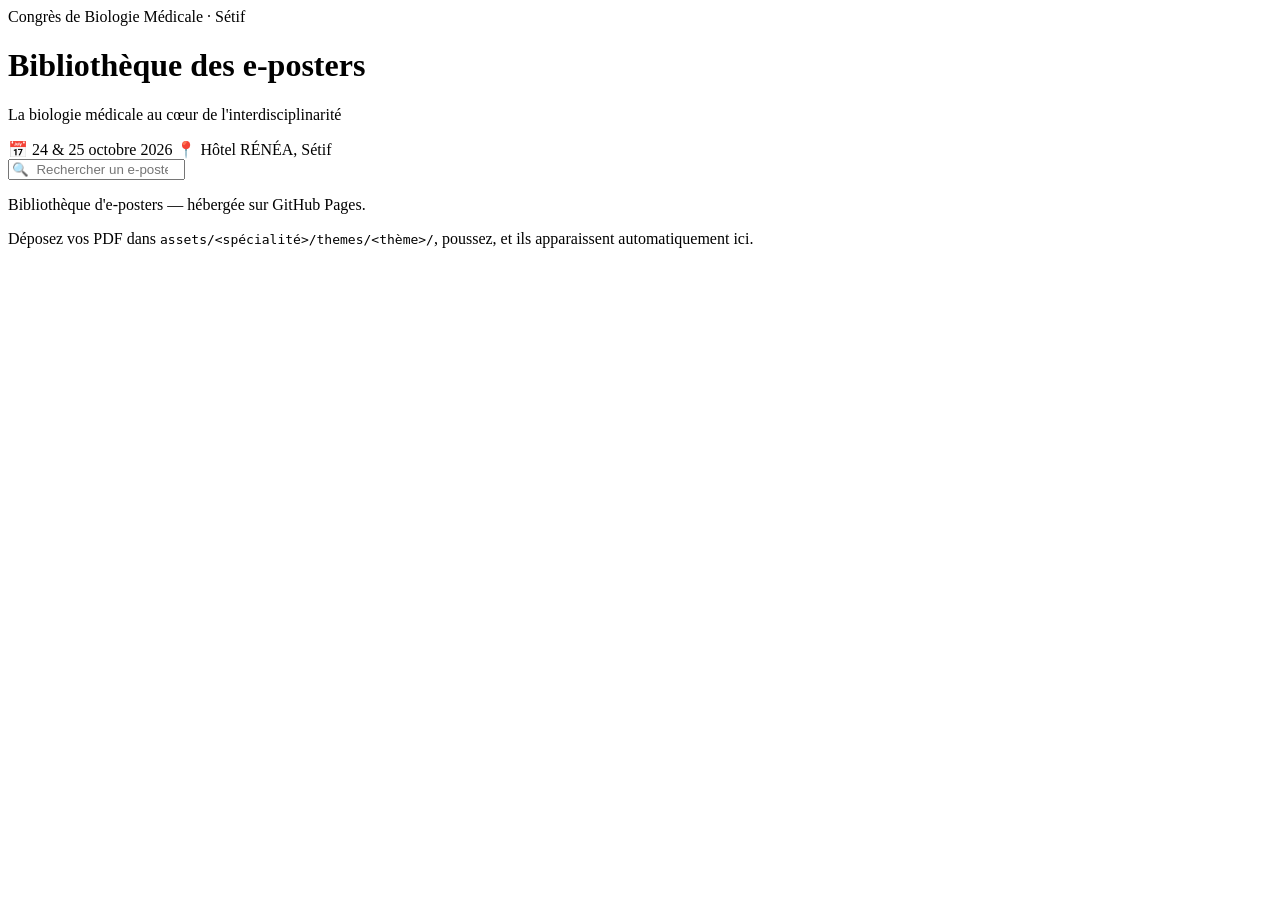
==== index.html @ 65705a19 "Add files via upload" ====
<!DOCTYPE html>
<html lang="fr">
<head>
  <meta charset="UTF-8">
  <meta name="viewport" content="width=device-width, initial-scale=1.0">
  <title>Bibliothèque des e-posters — Congrès de Biologie Médicale</title>
  <meta name="description" content="Bibliothèque en ligne des e-posters du congrès de biologie médicale : biochimie, microbiologie, hémobiologie, immunologie.">
  <link rel="stylesheet" href="css/style.css">
  <link rel="icon" href="data:image/svg+xml,<svg xmlns='http://www.w3.org/2000/svg' viewBox='0 0 100 100'><text y='.9em' font-size='90'>🧬</text></svg>">
</head>
<body>

  <header class="hero">
    <div class="hero__badge">Congrès de Biologie Médicale · Sétif</div>
    <h1 class="hero__titre">Bibliothèque des <span>e-posters</span></h1>
    <p class="hero__slogan">La biologie médicale au cœur de l'interdisciplinarité</p>
    <div class="hero__badges">
      <span class="badge">📅 24 &amp; 25 octobre 2026</span>
      <span class="badge">📍 Hôtel RÉNÉA, Sétif</span>
    </div>
    <div class="hero__actions" id="heroActions"></div>
  </header>

  <main class="conteneur">
    <!-- Recherche globale -->
    <section class="carte recherche">
      <input id="champRecherche" type="search"
             placeholder="🔍  Rechercher un e-poster, un auteur, un thème…"
             autocomplete="off">
      <div id="resultatsRecherche" class="resultats"></div>
    </section>

    <!-- Vue dynamique (accueil / spécialité / thème / lecteur) -->
    <section id="vue"></section>
  </main>

  <footer class="pied">
    <p>Bibliothèque d'e-posters — hébergée sur GitHub Pages.</p>
    <p class="pied__discret">Déposez vos PDF dans <code>assets/&lt;spécialité&gt;/themes/&lt;thème&gt;/</code>,
    poussez, et ils apparaissent automatiquement ici.</p>
  </footer>

  <script src="js/app.js"></script>
</body>
</html>
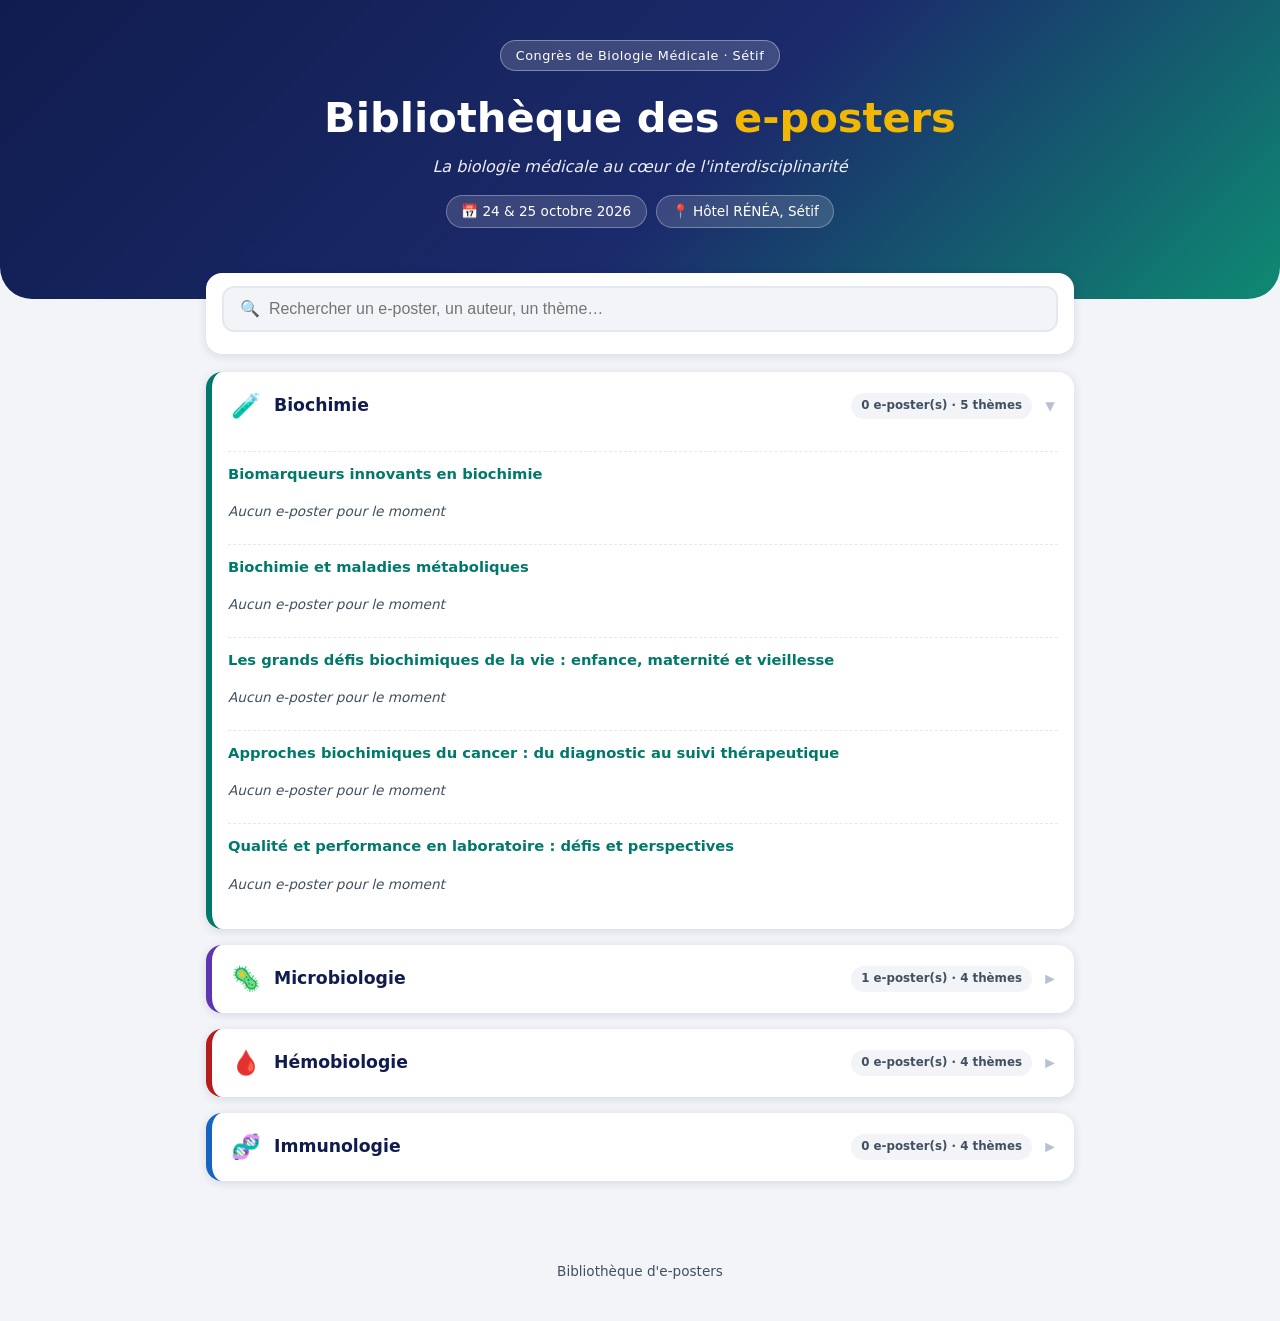
==== commit 07c7ecfd: "Update index.html" ====
--- a/index.html
+++ b/index.html
@@ -35,9 +35,7 @@
   </main>
 
   <footer class="pied">
-    <p>Bibliothèque d'e-posters — hébergée sur GitHub Pages.</p>
-    <p class="pied__discret">Déposez vos PDF dans <code>assets/&lt;spécialité&gt;/themes/&lt;thème&gt;/</code>,
-    poussez, et ils apparaissent automatiquement ici.</p>
+    <p>Bibliothèque d'e-posters </p>
   </footer>
 
   <script src="js/app.js"></script>
--- a/css/style.css
+++ b/css/style.css
@@ -0,0 +1,272 @@
+:root {
+  --bleu-congres: #1B2A6B;
+  --bleu-fonce: #101C4E;
+  --vert-congres: #0E8A72;
+  --jaune-congres: #F2B705;
+  --jaune-fonce: #C99403;
+  --gris-clair: #F2F4F8;
+  --gris-texte: #40505F;
+  --blanc: #FFFFFF;
+  --ombre: 0 2px 10px rgba(16, 28, 78, .12);
+  --rayon: 16px;
+}
+
+* { box-sizing: border-box; margin: 0; padding: 0; }
+
+body {
+  font-family: "Segoe UI", system-ui, -apple-system, Roboto, sans-serif;
+  background: var(--gris-clair);
+  color: var(--bleu-fonce);
+  line-height: 1.5;
+}
+
+/* ---------- Hero ---------- */
+.hero {
+  background: linear-gradient(135deg, var(--bleu-fonce) 0%, var(--bleu-congres) 55%, var(--vert-congres) 100%);
+  color: var(--blanc);
+  padding: 2.5rem 1.25rem 3rem;
+  text-align: center;
+  border-radius: 0 0 2rem 2rem;
+}
+.hero__badge {
+  display: inline-block;
+  background: rgba(255,255,255,.16);
+  border: 1px solid rgba(255,255,255,.35);
+  padding: .3rem .9rem;
+  border-radius: 999px;
+  font-size: .8rem;
+  letter-spacing: .04em;
+  margin-bottom: 1rem;
+}
+.hero__titre { font-size: clamp(1.6rem, 5vw, 2.6rem); font-weight: 800; }
+.hero__titre span { color: var(--jaune-congres); }
+.hero__slogan { opacity: .92; margin-top: .35rem; font-style: italic; }
+.hero__badges { margin-top: 1rem; display: flex; gap: .6rem; justify-content: center; flex-wrap: wrap; }
+.hero .badge {
+  background: rgba(255,255,255,.14);
+  border: 1px solid rgba(255,255,255,.3);
+  padding: .35rem .9rem; border-radius: 999px; font-size: .85rem;
+}
+.hero__actions { margin-top: 1.4rem; display: flex; gap: .8rem; justify-content: center; flex-wrap: wrap; }
+
+.bouton-programme {
+  background: linear-gradient(135deg, var(--jaune-congres), var(--jaune-fonce));
+  color: var(--bleu-fonce);
+  font-weight: 700;
+  border: none; border-radius: 999px;
+  padding: .7rem 1.5rem; font-size: .95rem;
+  cursor: pointer;
+  box-shadow: var(--ombre);
+  transition: transform .15s ease;
+  text-decoration: none;
+  display: inline-flex; align-items: center; gap: .4rem;
+}
+.bouton-programme:hover { transform: translateY(-2px); }
+
+/* ---------- Conteneur / cartes ---------- */
+.conteneur { max-width: 900px; margin: -1.6rem auto 0; padding: 0 1rem 2.5rem; }
+
+.carte {
+  background: var(--blanc);
+  border-radius: var(--rayon);
+  box-shadow: var(--ombre);
+  padding: 1.1rem 1.2rem;
+  margin-bottom: 1.1rem;
+}
+
+.carte-recherche, .recherche { padding: .8rem 1rem; }
+#champRecherche {
+  width: 100%;
+  border: 2px solid #E3E8F2;
+  border-radius: 12px;
+  padding: .75rem 1rem;
+  font-size: 1rem;
+  outline: none;
+  background: var(--gris-clair);
+}
+#champRecherche:focus { border-color: var(--vert-congres); background: var(--blanc); }
+.resultats { margin-top: .6rem; }
+.resultat {
+  display: flex; align-items: center; gap: .7rem;
+  padding: .6rem .4rem;
+  border-top: 1px solid #EEF1F7;
+  text-decoration: none; color: inherit;
+}
+.resultat:hover { background: var(--gris-clair); border-radius: 8px; }
+.resultat__puce { font-size: 1.3rem; }
+.resultat__titre { font-weight: 600; }
+.resultat__meta { font-size: .8rem; color: var(--gris-texte); }
+.resultat__code {
+  margin-left: auto;
+  font-size: .75rem; font-weight: 700;
+  padding: .15rem .55rem; border-radius: 999px;
+  background: var(--gris-clair); color: var(--gris-texte);
+  white-space: nowrap;
+}
+.pastille {
+  display: inline-block; width: .7rem; height: .7rem;
+  border-radius: 50%; margin-right: .35rem;
+}
+
+/* ---------- Titres de section ---------- */
+.titre-section {
+  font-size: 1.25rem; margin: 1.4rem 0 .8rem;
+  display: flex; align-items: center; gap: .5rem;
+}
+.fil-ariane {
+  display: flex; gap: .45rem; align-items: center;
+  font-size: .85rem; color: var(--gris-texte);
+  margin: .8rem 0;
+  flex-wrap: wrap;
+}
+.fil-ariane a { color: var(--vert-congres); text-decoration: none; font-weight: 600; }
+.fil-ariane a:hover { text-decoration: underline; }
+
+/* ---------- Grille spécialités / thèmes ---------- */
+.grille {
+  display: grid;
+  gap: .9rem;
+  grid-template-columns: repeat(auto-fill, minmax(240px, 1fr));
+}
+.grille--themes { grid-template-columns: 1fr; }
+
+.carte-lien {
+  display: flex; align-items: center; gap: .9rem;
+  background: var(--blanc);
+  border-radius: var(--rayon);
+  box-shadow: var(--ombre);
+  padding: 1rem 1.2rem;
+  text-decoration: none; color: inherit;
+  border-left: 6px solid var(--couleur, var(--vert-congres));
+  transition: transform .15s ease;
+}
+.carte-lien:hover { transform: translateY(-3px); }
+.carte-lien__icone {
+  width: 46px; height: 46px; flex: 0 0 46px;
+  border-radius: 12px;
+  display: grid; place-items: center;
+  font-size: 1.5rem;
+  background: color-mix(in srgb, var(--couleur, #0E8A72) 14%, white);
+}
+.carte-lien__titre { font-weight: 700; }
+.carte-lien__sous-titre { font-size: .82rem; color: var(--gris-texte); }
+.carte-lien__fleche { margin-left: auto; color: #B8C0D4; font-size: 1.2rem; }
+
+/* ---------- Liste d'e-posters ---------- */
+.poster {
+  display: flex; align-items: center; gap: .8rem;
+  background: var(--blanc);
+  border-radius: 14px;
+  box-shadow: var(--ombre);
+  padding: .85rem 1.1rem;
+  margin-bottom: .7rem;
+  text-decoration: none; color: inherit;
+  border-left: 5px solid var(--couleur, var(--vert-congres));
+  transition: transform .15s ease;
+}
+.poster:hover { transform: translateX(4px); }
+.poster__icone { font-size: 1.5rem; }
+.poster__img {
+  width: 72px; height: 50px; flex: 0 0 72px;
+  object-fit: cover; object-position: top;
+  border-radius: 8px;
+  border: 1px solid #E3E8F2;
+  background: var(--blanc);
+}
+.poster__titre { font-weight: 600; word-break: break-word; }
+.poster__meta { font-size: .78rem; color: var(--gris-texte); }
+.poster__fleche { margin-left: auto; color: #B8C0D4; }
+
+/* ---------- Lecteur PDF ---------- */
+.lecteur__barre {
+  display: flex; gap: .6rem; align-items: center;
+  margin-bottom: .8rem; flex-wrap: wrap;
+}
+.btn {
+  border: none; border-radius: 10px;
+  padding: .55rem 1rem; font-size: .9rem; font-weight: 600;
+  cursor: pointer; text-decoration: none;
+  display: inline-flex; align-items: center; gap: .35rem;
+  background: var(--bleu-congres); color: var(--blanc);
+}
+.btn--or { background: linear-gradient(135deg, var(--jaune-congres), var(--jaune-fonce)); color: var(--bleu-fonce); }
+.btn--gris { background: #E8ECF5; color: var(--bleu-fonce); }
+.lecteur__cadre {
+  background: #4A5568;
+  border-radius: var(--rayon);
+  overflow: hidden;
+  box-shadow: var(--ombre);
+}
+.lecteur__cadre embed, .lecteur__cadre iframe {
+  display: block; width: 100%; height: min(78vh, 900px); border: 0;
+}
+
+/* ---------- Divers ---------- */
+.vide {
+  text-align: center; color: var(--gris-texte);
+  padding: 1.6rem 1rem; font-style: italic;
+}
+.pied {
+  text-align: center; color: var(--gris-texte);
+  font-size: .85rem; padding: 1.5rem 1rem 2.5rem;
+}
+.pied__discret { opacity: .7; margin-top: .3rem; }
+.pied code {
+  background: #E8ECF5; border-radius: 6px; padding: .1rem .4rem;
+}
+.retour {
+  display: inline-flex; align-items: center; gap: .3rem;
+  color: var(--vert-congres); text-decoration: none; font-weight: 600;
+  margin: .8rem 0;
+}
+.retour:hover { text-decoration: underline; }
+
+@media (max-width: 520px) {
+  .hero { padding: 2rem 1rem 2.6rem; }
+  .poster__fleche { display: none; }
+}
+
+
+/* ---------- Accueil arborescent : spécialités > thèmes > e-posters ---------- */
+.spec {
+  background: var(--blanc);
+  border-radius: var(--rayon);
+  box-shadow: var(--ombre);
+  margin-bottom: 1rem;
+  overflow: hidden;
+  border-left: 6px solid var(--couleur, var(--vert-congres));
+}
+.spec__tete {
+  display: flex; align-items: center; gap: .8rem;
+  padding: 1rem 1.2rem;
+  cursor: pointer;
+  list-style: none;
+  font-weight: 800;
+  font-size: 1.08rem;
+  -webkit-tap-highlight-color: transparent;
+}
+.spec__tete::-webkit-details-marker { display: none; }
+.spec__tete::after {
+  content: "▾"; margin-left: auto;
+  color: #B8C0D4; font-size: 1.2rem;
+  transition: transform .2s ease;
+}
+.spec:not([open]) .spec__tete::after { transform: rotate(-90deg); }
+.spec__icone { font-size: 1.5rem; }
+.spec__titre { flex: 1; }
+.spec__nb {
+  font-size: .74rem; font-weight: 600; color: var(--gris-texte);
+  background: var(--gris-clair); border-radius: 999px;
+  padding: .25rem .65rem; white-space: nowrap;
+}
+.spec__corps { padding: 0 1rem 1.1rem; }
+
+.theme-bloc { margin-bottom: .4rem; }
+.theme-bloc__titre {
+  font-size: .92rem; font-weight: 700;
+  color: var(--couleur, var(--vert-congres));
+  margin: .7rem 0 .5rem; padding-top: .7rem;
+  border-top: 1px dashed #E3E8F2;
+}
+.theme-bloc .vide { padding: .5rem 0 .7rem; text-align: left; font-size: .85rem; }
+                
